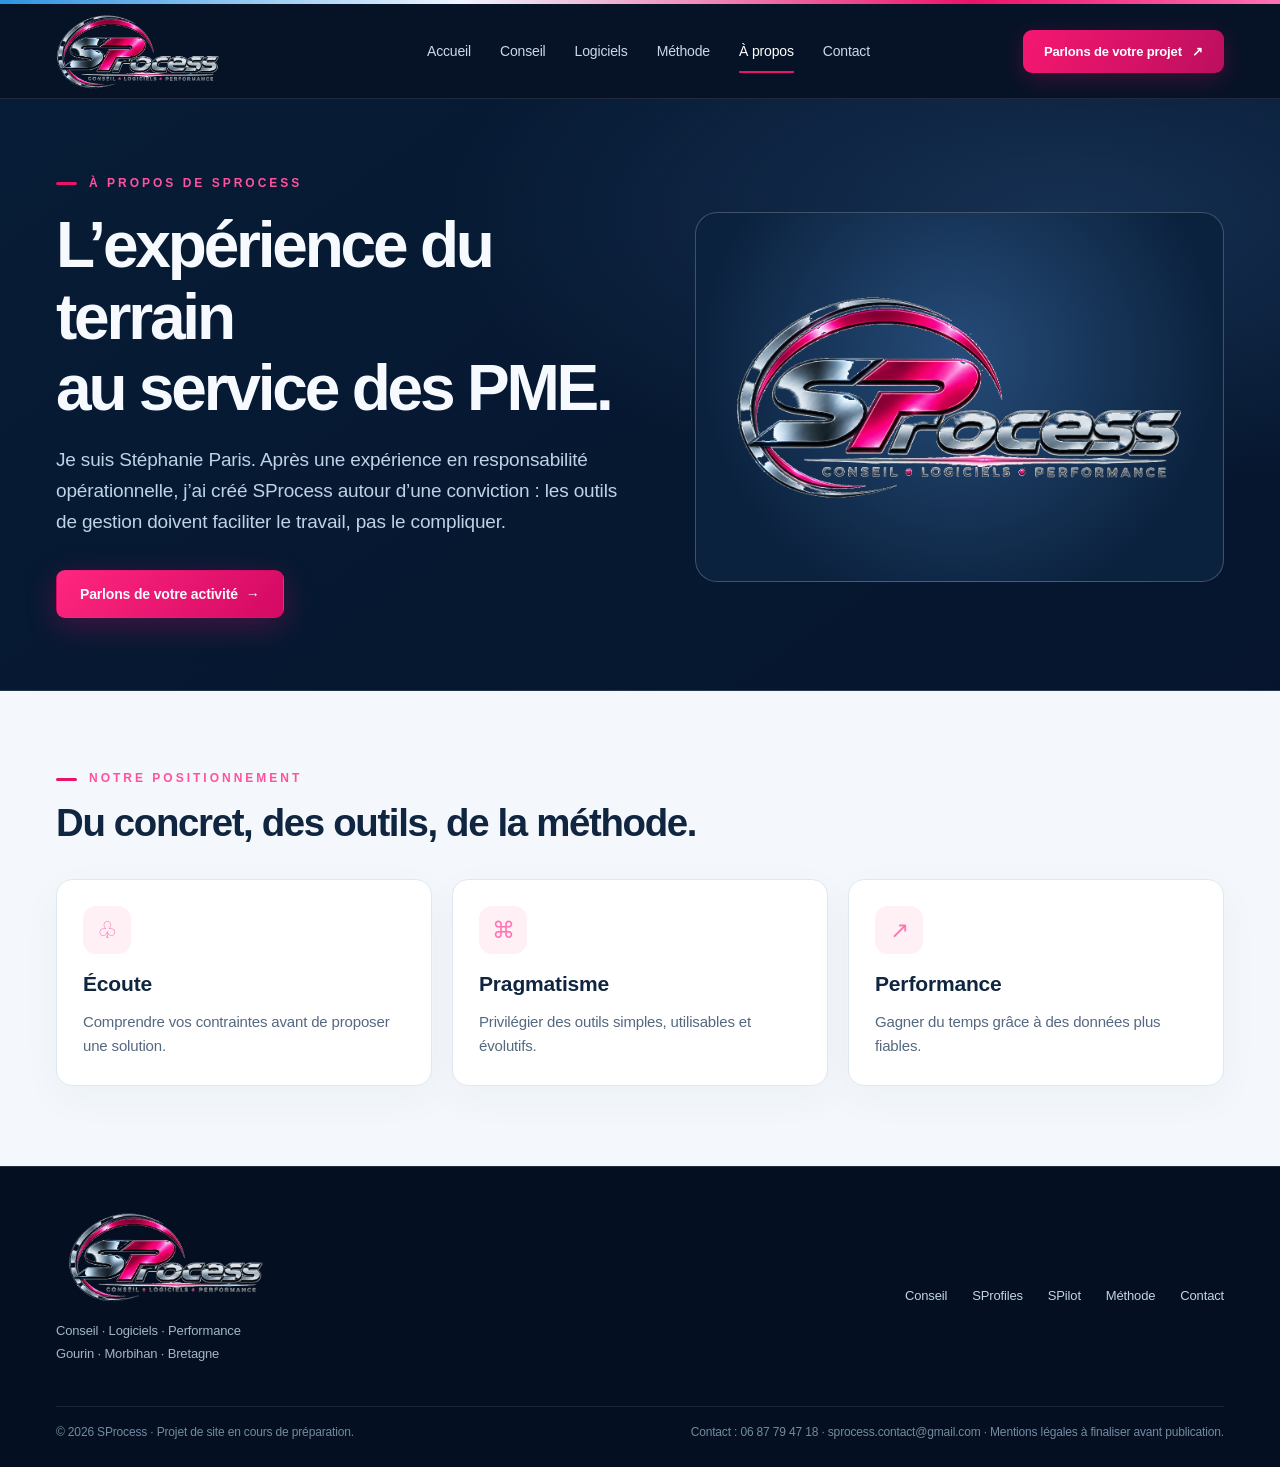
==== apropos.html @ d9bee640 "Add files via upload" ====
<!doctype html><html lang="fr"><head><meta charset="utf-8"><meta name="viewport" content="width=device-width,initial-scale=1"><meta name="theme-color" content="#06162e"><title>À propos — SProcess</title><meta name="description" content="SProcess : conseil en organisation et logiciels de gestion pour TPE et PME. SProfiles et SPilot."><link rel="stylesheet" href="styles.css"></head><body><div class="topline"></div><header><div class="shell nav"><a href="index.html" class="brandlogo" aria-label="Accueil SProcess"><img src="sprocess_officiel.png" alt="Logo officiel SProcess"></a><button class="hamburger" aria-label="Menu">☰</button><nav class="navigation"><a class="" href="index.html">Accueil</a><a class="" href="conseil.html">Conseil</a><a class="" href="logiciels.html">Logiciels</a><a class="" href="methode.html">Méthode</a><a class="active" href="apropos.html">À propos</a><a class="" href="contact.html">Contact</a></nav><a class="navcta" href="contact.html">Parlons de votre projet &nbsp; ↗</a></div></header><main><section class="pagehero"><div class="shell split"><div><div class="kicker">À propos de SProcess</div><h1>L’expérience du terrain<br>au service des PME.</h1><p>Je suis Stéphanie Paris. Après une expérience en responsabilité opérationnelle, j’ai créé SProcess autour d’une conviction : les outils de gestion doivent faciliter le travail, pas le compliquer.</p><div class="actions"><a class="btn pink" href="contact.html">Parlons de votre activité <span aria-hidden="true">→</span></a></div></div><div class="aboutvisual"><img src="sprocess_officiel.png" alt="Logo officiel SProcess de référence"></div></div></section><section class="section alt"><div class="shell"><div class="kicker">Notre positionnement</div><h2 class="section-title">Du concret, des outils, de la méthode.</h2><div class="three"><article class="panel"><div class="iconball">♧</div><h3>Écoute</h3><p>Comprendre vos contraintes avant de proposer une solution.</p></article><article class="panel"><div class="iconball">⌘</div><h3>Pragmatisme</h3><p>Privilégier des outils simples, utilisables et évolutifs.</p></article><article class="panel"><div class="iconball">↗</div><h3>Performance</h3><p>Gagner du temps grâce à des données plus fiables.</p></article></div></div></section></main><footer class="foot"><div class="shell"><div class="foot-grid"><div><img src="sprocess_officiel.png" alt="Logo SProcess"><p>Conseil · Logiciels · Performance<br>Gourin · Morbihan · Bretagne</p></div><div class="foot-links"><a href="conseil.html">Conseil</a><a href="sprofiles.html">SProfiles</a><a href="spilot.html">SPilot</a><a href="methode.html">Méthode</a><a href="contact.html">Contact</a></div></div><div class="copyright"><span>© 2026 SProcess · Projet de site en cours de préparation.</span><span>Contact : <a href="tel:+33687794718">06 87 79 47 18</a> · sprocess.contact@gmail.com · Mentions légales à finaliser avant publication.</span></div></div></footer><script src="script.js"></script></body></html>
---- styles.css ----
@import url('');
:root{--navy:#06162e;--ink:#071427;--deep:#071c36;--mid:#0b2b4e;--pink:#ec1269;--fuchsia:#ff2c90;--blue:#3d9feb;--chrome:#dce8f5;--muted:#a8b9ce;--white:#f6faff;--subtle:#142c49;--green:#76d6c2}
*{box-sizing:border-box}html{scroll-behavior:smooth}body{margin:0;background:var(--navy);color:var(--white);font-family:Inter,'Segoe UI',Arial,sans-serif;letter-spacing:-.01em}a{color:inherit;text-decoration:none}button,input,textarea{font:inherit}::selection{background:#ec1269a8;color:#fff}
.topline{height:4px;background:linear-gradient(90deg,#2d94e1,#eef5ff 36%,var(--pink) 76%,#fd72b4)}header{position:relative;z-index:4;height:95px;background:#061327;display:flex;align-items:center;border-bottom:1px solid #ffffff1a}.shell{width:min(1310px,calc(100% - 112px));margin-inline:auto}.nav{display:flex;align-items:center;justify-content:space-between;gap:20px}.brandlogo{width:218px;height:78px;display:flex;align-items:center;justify-content:flex-start}.brandlogo img{width:100%;max-height:75px;object-fit:contain;object-position:left center}.navigation{display:flex;align-items:center;gap:29px}.navigation a{font-size:14px;color:#cbd8e9;transition:color .2s;position:relative}.navigation a:hover,.navigation a.active{color:#fff}.navigation a.active:after{content:'';position:absolute;height:2px;background:var(--pink);bottom:-14px;left:0;right:0}.navcta{background:linear-gradient(115deg,#f61771,#bc0f5e);color:#fff;padding:14px 21px;border-radius:9px;box-shadow:0 6px 24px #d50f6740;font-size:13px;font-weight:750;white-space:nowrap}.hamburger{display:none}
.btn{display:inline-flex;justify-content:center;align-items:center;gap:8px;padding:15px 23px;font-weight:750;border-radius:9px;font-size:14px;cursor:pointer;transition:transform .2s,background .2s;border:1px solid transparent}.btn:hover{transform:translateY(-2px)}.btn.pink{background:linear-gradient(130deg,#ff267f,#d30963);box-shadow:0 8px 30px #f0086c42}.btn.ghost{border-color:#8094af8e;background:#fff0;color:#eff7ff}.btn.light{background:#eaf3fd;color:#072244}.btn.soft{background:#133b5e;color:white}
.kicker{font-size:12px;font-weight:850;letter-spacing:.25em;text-transform:uppercase;color:#ff519e}.kicker:before{content:'';display:inline-block;width:21px;height:3px;border-radius:4px;background:var(--pink);vertical-align:middle;margin-right:12px}.hero{background:radial-gradient(ellipse at 80% 48%,#13447596 0%,transparent 38%),radial-gradient(ellipse at 55% 0%,#0c3159 0%,transparent 60%),linear-gradient(160deg,#06182f,#051225);position:relative;overflow:hidden}.hero:after{content:'';position:absolute;inset:0;background-image:linear-gradient(#ffffff04 1px,transparent 1px),linear-gradient(90deg,#ffffff04 1px,transparent 1px);background-size:50px 50px;pointer-events:none}.hero .shell{position:relative;z-index:1}.hero-grid{min-height:660px;display:grid;grid-template-columns:52% 48%;align-items:center;gap:26px;padding:66px 0}.hero h1{font-size:clamp(44px,5.3vw,76px);line-height:1.07;letter-spacing:-.055em;margin:27px 0 26px;font-weight:830}.hero h1 em{font-style:normal;background:linear-gradient(90deg,#fff,#ccdeee);background-clip:text;color:transparent}.hero h1 span{color:#fa478f}.lead{color:#c2d1e2;font-size:19px;line-height:1.67;max-width:620px}.actions{display:flex;gap:13px;flex-wrap:wrap;margin-top:33px}.micro{display:flex;gap:20px;margin-top:33px;color:#c1d1e6;font-size:12px;letter-spacing:.02em}.micro b{color:#ee3885}.micro span{display:flex;align-items:center;gap:7px}
.visual{position:relative;min-height:490px;display:grid;place-items:center}.visual:before{content:'';position:absolute;width:75%;height:77%;background:#f4076d;opacity:.13;filter:blur(85px);border-radius:50%}.screen-frame{width:96%;border:1px solid #ffffff40;border-radius:19px;padding:12px;background:linear-gradient(145deg,#314d6d,#071529 40%,#071b32);box-shadow:0 42px 85px #0009,0 0 45px #4a9dea17;transform:perspective(900px) rotateY(-4deg) rotateX(2deg)}.screen-frame img{display:block;width:100%;aspect-ratio:16/10;object-fit:cover;border-radius:10px;border:1px solid #ffffff0e}.floating{position:absolute;border:1px solid #ffffff23;background:#112d4bdc;backdrop-filter:blur(6px);padding:14px 18px;border-radius:13px;box-shadow:0 15px 40px #0007}.floating.top{top:20px;right:5px}.floating.bottom{bottom:4px;left:0}.floating strong{font-size:22px;display:block;color:#fff}.floating small{color:#aac5db;display:block;font-size:12px;margin-top:3px}.floating i{font-style:normal;color:#fd3d95}
.section{padding:80px 0}.section.alt{background:#f4f8fc;color:#10253f}.section.dark2{background:linear-gradient(160deg,#0a2341,#07162b)}.section-title{font-size:clamp(30px,3vw,44px);line-height:1.15;letter-spacing:-.035em;margin:16px 0 14px}.section-intro{color:#a5b8d0;font-size:17px;line-height:1.6;max-width:720px}.alt .section-intro{color:#607187}.three{display:grid;grid-template-columns:repeat(3,1fr);gap:20px;margin-top:34px}.twocol{display:grid;grid-template-columns:repeat(2,1fr);gap:24px}.panel{border:1px solid #ffffff24;background:linear-gradient(155deg,#112d4a,#0b2039);border-radius:16px;padding:26px;box-shadow:0 10px 40px #0002}.alt .panel{background:white;border:1px solid #dfe7f0;box-shadow:0 12px 40px #142e4a0a}.panel h3{font-size:21px;line-height:1.3;margin:16px 0 12px}.panel p{color:#bac9da;line-height:1.63;font-size:15px;margin:0}.alt .panel p{color:#54687f}.pill{display:inline-flex;align-items:center;gap:7px;color:#f7cce1;background:#ec126927;border:1px solid #ef338755;border-radius:99px;padding:7px 12px;font-size:11px;font-weight:800;text-transform:uppercase;letter-spacing:.1em}.iconball{height:48px;width:48px;border-radius:13px;background:#ec12692e;display:grid;place-items:center;font-size:23px;color:#ff76b4}.alt .iconball{background:#fff0f6}
.dividerline{border-top:1px solid #ffffff20}.textlink{font-size:14px;color:#ff549e;font-weight:750;display:inline-flex;margin-top:22px;gap:7px;align-items:center}.productcards{margin-top:31px;display:grid;grid-template-columns:repeat(2,1fr);gap:22px}.product{position:relative;overflow:hidden;padding:28px;background:linear-gradient(150deg,#122e50,#061b35);border:1px solid #617b993f;border-radius:20px}.product:before{content:'';position:absolute;inset:auto -60px -180px auto;background:#e8096d18;filter:blur(35px);width:340px;height:340px;border-radius:50%;pointer-events:none}.product .logozone{height:165px;display:flex;align-items:center;justify-content:center}.product .logozone img{max-width:95%;max-height:160px;object-fit:contain}.product h3{font-size:26px;margin:13px 0}.product p{color:#aec5dc;line-height:1.65}.featurelist{list-style:none;margin:19px 0 24px;padding:0;display:grid;gap:12px}.featurelist li{color:#dce8f6;font-size:14px;display:flex;gap:11px;align-items:start}.featurelist li:before{content:'✓';background:#ec1269;border-radius:99px;height:20px;min-width:20px;text-align:center;line-height:20px;font-size:12px;font-weight:800;color:white}
.banner{display:flex;justify-content:space-between;align-items:center;gap:20px;padding:30px 36px;border:1px solid #ed318867;background:linear-gradient(90deg,#3e123b 0%,#132a4a 65%,#0c2648 100%);border-radius:18px}.banner h2{margin:0;font-size:25px}.banner p{color:#e2c6d7;margin:7px 0 0}.foot{background:#041021;border-top:1px solid #ffffff1f;padding:45px 0 28px}.foot-grid{display:flex;justify-content:space-between;gap:40px;align-items:center}.foot img{width:220px;max-height:90px;object-fit:contain}.foot p{color:#a4b5c6;font-size:13px;line-height:1.8}.foot-links{display:flex;gap:25px;flex-wrap:wrap;color:#c1d3e9;font-size:13px}.copyright{font-size:12px;color:#748aa0;margin-top:28px;padding-top:18px;border-top:1px solid #ffffff16;display:flex;justify-content:space-between;gap:20px}
.pagehero{background:radial-gradient(ellipse at 83% 20%,#23467088,transparent 41%),linear-gradient(145deg,#071c36,#06152d);padding:77px 0 72px;overflow:hidden;border-bottom:1px solid #ffffff1b}.pagehero h1{font-size:clamp(41px,5vw,68px);letter-spacing:-.05em;max-width:870px;line-height:1.12;margin:20px 0}.pagehero p{color:#c0d2e5;font-size:19px;line-height:1.62;max-width:750px;margin:0}.split{display:grid;grid-template-columns:1.05fr .95fr;align-items:center;gap:55px}.metrics{display:grid;grid-template-columns:repeat(3,1fr);gap:13px;margin-top:32px}.metric{background:#143b5b;border-radius:12px;padding:22px 16px;text-align:center;border:1px solid #ffffff20}.metric strong{font-size:28px;display:block;color:#fff}.metric span{font-size:12px;color:#b4cada}.preview{background:linear-gradient(145deg,#23435f,#0e223c);border:1px solid #ffffff3d;border-radius:16px;padding:13px;box-shadow:0 30px 70px #0004}.preview img{width:100%;display:block;border-radius:8px}.number{font-size:13px;color:#ff4b99;letter-spacing:.15em;font-weight:850}.steps{display:grid;grid-template-columns:repeat(5,1fr);gap:18px;margin-top:40px}.step{position:relative;background:#f9fbff;border:1px solid #dbe5ef;border-radius:14px;padding:25px 19px;box-shadow:0 10px 30px #1e3d5c08}.step span{width:39px;height:39px;background:var(--pink);display:grid;place-items:center;border-radius:50%;color:white;font-weight:850}.step h3{color:#152f4d;margin:16px 0 10px;font-size:17px}.step p{font-size:13px;color:#57718a;line-height:1.6;margin:0}.aboutvisual{border:1px solid #ffffff37;background:radial-gradient(circle at 50% 39%,#264c79,#0b223e 75%);border-radius:22px;min-height:370px;display:flex;align-items:center;justify-content:center;padding:38px}.aboutvisual img{width:100%;max-width:480px;object-fit:contain}.contactgrid{display:grid;grid-template-columns:.83fr 1.17fr;gap:36px;align-items:start;margin-top:24px}.formpanel{border-radius:19px;background:#f6f9fd;color:#12243b;padding:34px;box-shadow:0 18px 80px #0005}.formpanel h2{margin:0 0 26px;font-size:27px}.field{display:grid;gap:7px;margin-bottom:16px}.field label{font-size:13px;font-weight:700;color:#30445e}.field input,.field textarea{outline:none;background:white;border:1px solid #cfdae8;border-radius:8px;padding:13px 12px;color:#102842;width:100%}.field textarea{height:135px;resize:vertical}.field input:focus,.field textarea:focus{border-color:#ee2680;box-shadow:0 0 0 3px #ed1f7921}.fieldrow{display:grid;grid-template-columns:1fr 1fr;gap:14px}.note{font-size:12px;color:#7a8ba1;line-height:1.6}.contactinfo{display:grid;gap:15px;margin-top:36px}.contactinfo>div{border:1px solid #ffffff24;border-radius:12px;background:#132c49;padding:17px 20px}.contactinfo small{display:block;color:#9bafc5;font-size:12px;margin-bottom:7px}.contactinfo b{font-size:16px}.fade{color:#b5c9da}
@media(max-width:1050px){.shell{width:calc(100% - 50px)}.navigation{gap:15px}.navigation a{font-size:12px}.brandlogo{width:180px}.hero-grid{grid-template-columns:1fr 1fr}.hero h1{font-size:49px}.steps{grid-template-columns:repeat(3,1fr)}}
@media(max-width:750px){.shell{width:calc(100% - 36px)}header{height:75px}.brandlogo{width:165px;height:70px}.brandlogo img{max-height:68px}.navigation{display:none;position:absolute;top:74px;left:0;right:0;background:#071529;padding:20px 25px;flex-direction:column;align-items:start}.navigation.open{display:flex}.navigation a{font-size:16px;padding:8px 0}.hamburger{display:block;background:transparent;color:white;border:1px solid #ffffff55;border-radius:7px;font-size:22px;padding:8px 14px}.navcta{display:none}.hero-grid,.split,.contactgrid{grid-template-columns:1fr}.hero-grid{padding:55px 0 45px;gap:20px}.hero h1{font-size:47px}.lead{font-size:16px}.visual{min-height:330px}.floating{display:none}.three,.productcards,.twocol{grid-template-columns:1fr}.section{padding:52px 0}.pagehero{padding:50px 0}.pagehero h1{font-size:42px}.metrics{grid-template-columns:1fr 1fr}.steps{grid-template-columns:1fr 1fr}.banner,.foot-grid{flex-direction:column;align-items:start}.fieldrow{grid-template-columns:1fr}.copyright{flex-direction:column}.foot-links{gap:15px}.product .logozone{height:130px}}
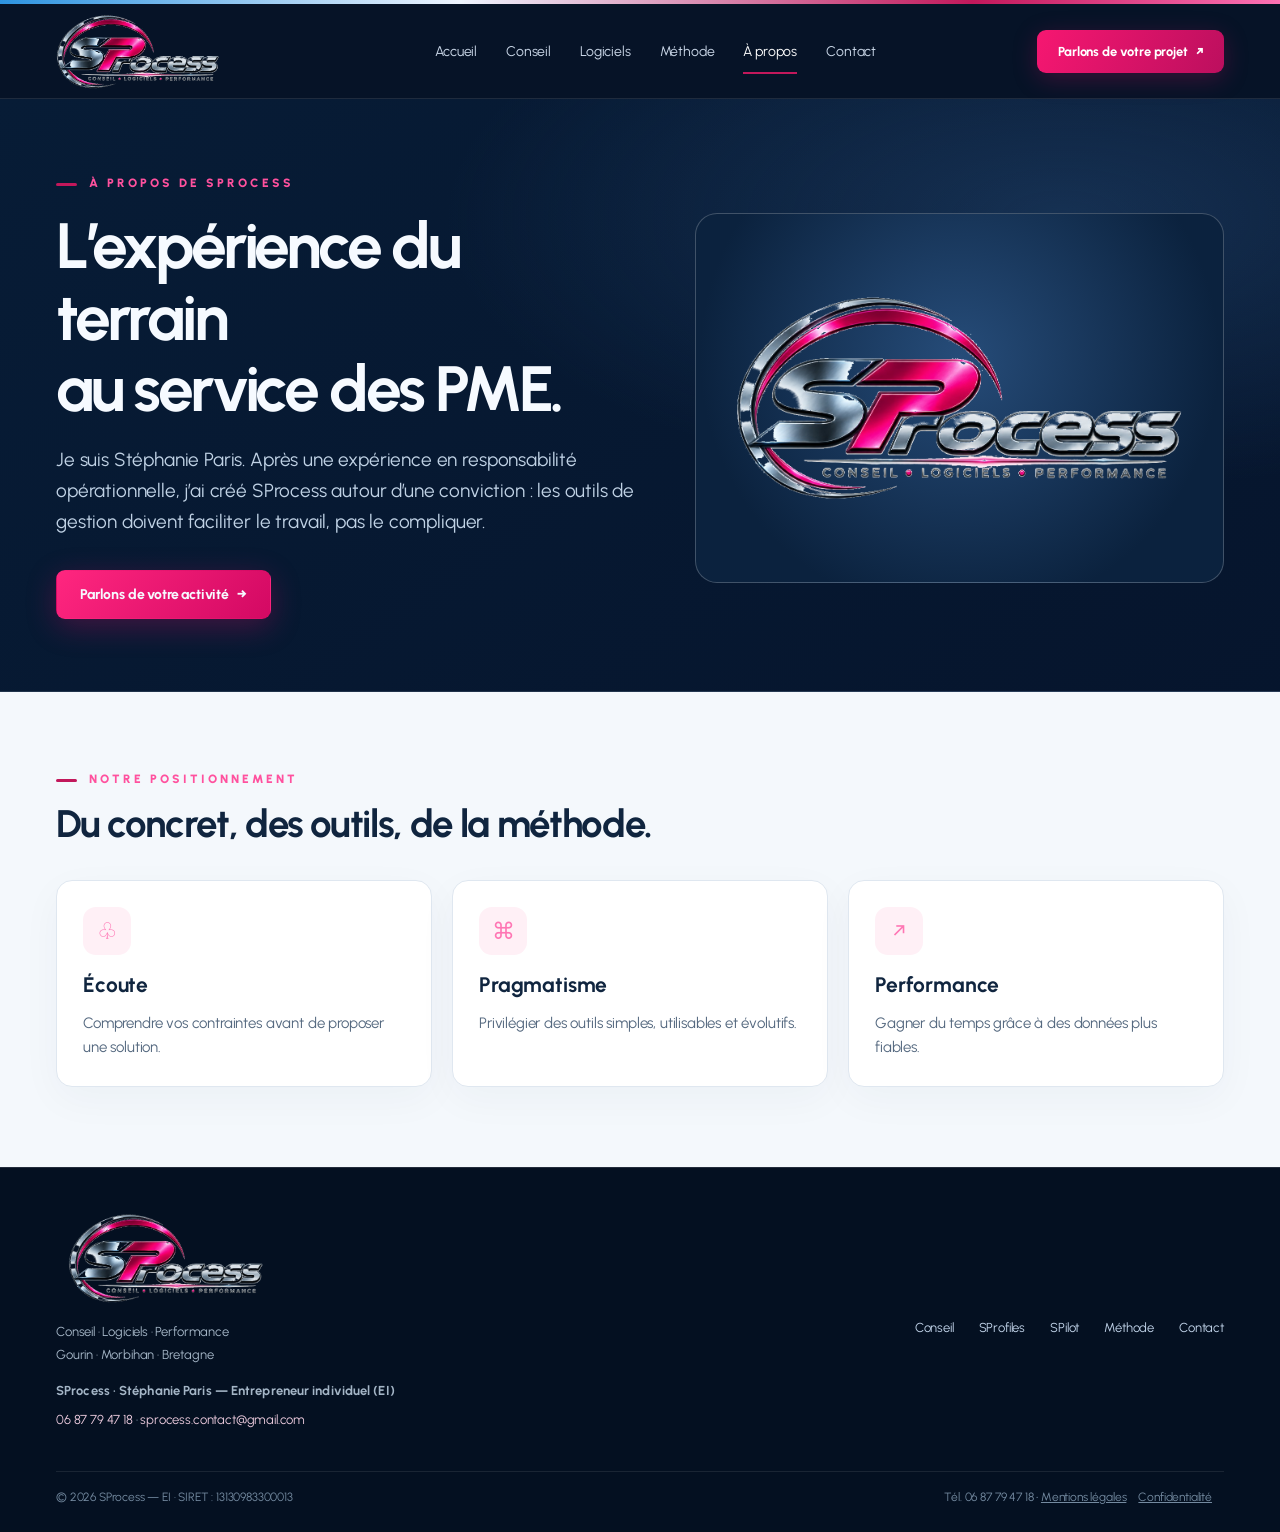
==== commit a91bda76: "Add files via upload" ====
--- a/apropos.html
+++ b/apropos.html
@@ -1 +1,2 @@
-<!doctype html><html lang="fr"><head><meta charset="utf-8"><meta name="viewport" content="width=device-width,initial-scale=1"><meta name="theme-color" content="#06162e"><title>À propos — SProcess</title><meta name="description" content="SProcess : conseil en organisation et logiciels de gestion pour TPE et PME. SProfiles et SPilot."><link rel="stylesheet" href="styles.css"></head><body><div class="topline"></div><header><div class="shell nav"><a href="index.html" class="brandlogo" aria-label="Accueil SProcess"><img src="sprocess_officiel.png" alt="Logo officiel SProcess"></a><button class="hamburger" aria-label="Menu">☰</button><nav class="navigation"><a class="" href="index.html">Accueil</a><a class="" href="conseil.html">Conseil</a><a class="" href="logiciels.html">Logiciels</a><a class="" href="methode.html">Méthode</a><a class="active" href="apropos.html">À propos</a><a class="" href="contact.html">Contact</a></nav><a class="navcta" href="contact.html">Parlons de votre projet &nbsp; ↗</a></div></header><main><section class="pagehero"><div class="shell split"><div><div class="kicker">À propos de SProcess</div><h1>L’expérience du terrain<br>au service des PME.</h1><p>Je suis Stéphanie Paris. Après une expérience en responsabilité opérationnelle, j’ai créé SProcess autour d’une conviction : les outils de gestion doivent faciliter le travail, pas le compliquer.</p><div class="actions"><a class="btn pink" href="contact.html">Parlons de votre activité <span aria-hidden="true">→</span></a></div></div><div class="aboutvisual"><img src="sprocess_officiel.png" alt="Logo officiel SProcess de référence"></div></div></section><section class="section alt"><div class="shell"><div class="kicker">Notre positionnement</div><h2 class="section-title">Du concret, des outils, de la méthode.</h2><div class="three"><article class="panel"><div class="iconball">♧</div><h3>Écoute</h3><p>Comprendre vos contraintes avant de proposer une solution.</p></article><article class="panel"><div class="iconball">⌘</div><h3>Pragmatisme</h3><p>Privilégier des outils simples, utilisables et évolutifs.</p></article><article class="panel"><div class="iconball">↗</div><h3>Performance</h3><p>Gagner du temps grâce à des données plus fiables.</p></article></div></div></section></main><footer class="foot"><div class="shell"><div class="foot-grid"><div><img src="sprocess_officiel.png" alt="Logo SProcess"><p>Conseil · Logiciels · Performance<br>Gourin · Morbihan · Bretagne</p></div><div class="foot-links"><a href="conseil.html">Conseil</a><a href="sprofiles.html">SProfiles</a><a href="spilot.html">SPilot</a><a href="methode.html">Méthode</a><a href="contact.html">Contact</a></div></div><div class="copyright"><span>© 2026 SProcess · Projet de site en cours de préparation.</span><span>Contact : <a href="tel:+33687794718">06 87 79 47 18</a> · sprocess.contact@gmail.com · Mentions légales à finaliser avant publication.</span></div></div></footer><script src="script.js"></script></body></html>+<!DOCTYPE html>
+<html lang="fr"><head><meta charset="utf-8"/><meta content="width=device-width,initial-scale=1" name="viewport"/><meta content="#001A4D" name="theme-color"/><title>À propos — SProcess</title><meta content="Découvrez SProcess, entreprise de Stéphanie Paris à Gourin : conseil, optimisation des processus et logiciels métier." name="description"/><link href="styles.css" rel="stylesheet"/></head><body><div class="topline"></div><header><div class="shell nav"><a aria-label="Accueil SProcess" class="brandlogo" href="index.html"><img alt="Logo officiel SProcess" src="sprocess_officiel.png"/></a><button aria-label="Menu" class="hamburger">☰</button><nav class="navigation"><a class="" href="index.html">Accueil</a><a class="" href="conseil.html">Conseil</a><a class="" href="logiciels.html">Logiciels</a><a class="" href="methode.html">Méthode</a><a class="active" href="apropos.html">À propos</a><a class="" href="contact.html">Contact</a></nav><a class="navcta" href="contact.html">Parlons de votre projet   ↗</a></div></header><main><section class="pagehero"><div class="shell split"><div><div class="kicker">À propos de SProcess</div><h1>L’expérience du terrain<br/>au service des PME.</h1><p>Je suis Stéphanie Paris. Après une expérience en responsabilité opérationnelle, j’ai créé SProcess autour d’une conviction : les outils de gestion doivent faciliter le travail, pas le compliquer.</p><div class="actions"><a class="btn pink" href="contact.html">Parlons de votre activité <span aria-hidden="true">→</span></a></div></div><div class="aboutvisual"><img alt="Logo officiel SProcess de référence" src="sprocess_officiel.png"/></div></div></section><section class="section alt"><div class="shell"><div class="kicker">Notre positionnement</div><h2 class="section-title">Du concret, des outils, de la méthode.</h2><div class="three"><article class="panel"><div class="iconball">♧</div><h3>Écoute</h3><p>Comprendre vos contraintes avant de proposer une solution.</p></article><article class="panel"><div class="iconball">⌘</div><h3>Pragmatisme</h3><p>Privilégier des outils simples, utilisables et évolutifs.</p></article><article class="panel"><div class="iconball">↗</div><h3>Performance</h3><p>Gagner du temps grâce à des données plus fiables.</p></article></div></div></section></main><footer class="foot"><div class="shell"><div class="foot-grid"><div><img alt="Logo SProcess" src="sprocess_officiel.png"/><p>Conseil · Logiciels · Performance<br/>Gourin · Morbihan · Bretagne</p><p class="owner-identity">SProcess · Stéphanie Paris — Entrepreneur individuel (EI)</p><p class="owner-contact"><a href="tel:+33687794718">06 87 79 47 18</a> · <a href="mailto:sprocess.contact@gmail.com">sprocess.contact@gmail.com</a></p></div><div class="foot-links"><a href="conseil.html">Conseil</a><a href="sprofiles.html">SProfiles</a><a href="spilot.html">SPilot</a><a href="methode.html">Méthode</a><a href="contact.html">Contact</a></div></div><div class="copyright"><span>© 2026 SProcess — EI · SIRET : 13130983300013</span><span>Tél. 06 87 79 47 18  •  <a href="mentions-legales.html" style="text-decoration:underline;margin-right:12px;">Mentions légales</a><a href="confidentialite.html" style="text-decoration:underline;margin-right:12px;">Confidentialité</a></span></div></div></footer><script src="script.js"></script></body></html>
--- a/styles.css
+++ b/styles.css
@@ -1,6 +1,6 @@
-@import url('');
-:root{--navy:#06162e;--ink:#071427;--deep:#071c36;--mid:#0b2b4e;--pink:#ec1269;--fuchsia:#ff2c90;--blue:#3d9feb;--chrome:#dce8f5;--muted:#a8b9ce;--white:#f6faff;--subtle:#142c49;--green:#76d6c2}
-*{box-sizing:border-box}html{scroll-behavior:smooth}body{margin:0;background:var(--navy);color:var(--white);font-family:Inter,'Segoe UI',Arial,sans-serif;letter-spacing:-.01em}a{color:inherit;text-decoration:none}button,input,textarea{font:inherit}::selection{background:#ec1269a8;color:#fff}
+@import url('https://fonts.googleapis.com/css2?family=Urbanist:wght@400;500;600;700;800;900&display=swap');
+:root{--navy:#001A4D;--ink:#071427;--deep:#071c36;--mid:#0b2b4e;--pink:#C2185B;--fuchsia:#ff2c90;--blue:#0066D6;--chrome:#dce8f5;--muted:#a8b9ce;--white:#f6faff;--subtle:#142c49;--green:#76d6c2}
+*{box-sizing:border-box}html{scroll-behavior:smooth}body{margin:0;background:var(--navy);color:var(--white);font-family:Urbanist,'Segoe UI',Arial,sans-serif;letter-spacing:-.01em}a{color:inherit;text-decoration:none}button,input,textarea{font:inherit}::selection{background:#ec1269a8;color:#fff}
 .topline{height:4px;background:linear-gradient(90deg,#2d94e1,#eef5ff 36%,var(--pink) 76%,#fd72b4)}header{position:relative;z-index:4;height:95px;background:#061327;display:flex;align-items:center;border-bottom:1px solid #ffffff1a}.shell{width:min(1310px,calc(100% - 112px));margin-inline:auto}.nav{display:flex;align-items:center;justify-content:space-between;gap:20px}.brandlogo{width:218px;height:78px;display:flex;align-items:center;justify-content:flex-start}.brandlogo img{width:100%;max-height:75px;object-fit:contain;object-position:left center}.navigation{display:flex;align-items:center;gap:29px}.navigation a{font-size:14px;color:#cbd8e9;transition:color .2s;position:relative}.navigation a:hover,.navigation a.active{color:#fff}.navigation a.active:after{content:'';position:absolute;height:2px;background:var(--pink);bottom:-14px;left:0;right:0}.navcta{background:linear-gradient(115deg,#f61771,#bc0f5e);color:#fff;padding:14px 21px;border-radius:9px;box-shadow:0 6px 24px #d50f6740;font-size:13px;font-weight:750;white-space:nowrap}.hamburger{display:none}
 .btn{display:inline-flex;justify-content:center;align-items:center;gap:8px;padding:15px 23px;font-weight:750;border-radius:9px;font-size:14px;cursor:pointer;transition:transform .2s,background .2s;border:1px solid transparent}.btn:hover{transform:translateY(-2px)}.btn.pink{background:linear-gradient(130deg,#ff267f,#d30963);box-shadow:0 8px 30px #f0086c42}.btn.ghost{border-color:#8094af8e;background:#fff0;color:#eff7ff}.btn.light{background:#eaf3fd;color:#072244}.btn.soft{background:#133b5e;color:white}
 .kicker{font-size:12px;font-weight:850;letter-spacing:.25em;text-transform:uppercase;color:#ff519e}.kicker:before{content:'';display:inline-block;width:21px;height:3px;border-radius:4px;background:var(--pink);vertical-align:middle;margin-right:12px}.hero{background:radial-gradient(ellipse at 80% 48%,#13447596 0%,transparent 38%),radial-gradient(ellipse at 55% 0%,#0c3159 0%,transparent 60%),linear-gradient(160deg,#06182f,#051225);position:relative;overflow:hidden}.hero:after{content:'';position:absolute;inset:0;background-image:linear-gradient(#ffffff04 1px,transparent 1px),linear-gradient(90deg,#ffffff04 1px,transparent 1px);background-size:50px 50px;pointer-events:none}.hero .shell{position:relative;z-index:1}.hero-grid{min-height:660px;display:grid;grid-template-columns:52% 48%;align-items:center;gap:26px;padding:66px 0}.hero h1{font-size:clamp(44px,5.3vw,76px);line-height:1.07;letter-spacing:-.055em;margin:27px 0 26px;font-weight:830}.hero h1 em{font-style:normal;background:linear-gradient(90deg,#fff,#ccdeee);background-clip:text;color:transparent}.hero h1 span{color:#fa478f}.lead{color:#c2d1e2;font-size:19px;line-height:1.67;max-width:620px}.actions{display:flex;gap:13px;flex-wrap:wrap;margin-top:33px}.micro{display:flex;gap:20px;margin-top:33px;color:#c1d1e6;font-size:12px;letter-spacing:.02em}.micro b{color:#ee3885}.micro span{display:flex;align-items:center;gap:7px}
@@ -11,3 +11,16 @@
 .pagehero{background:radial-gradient(ellipse at 83% 20%,#23467088,transparent 41%),linear-gradient(145deg,#071c36,#06152d);padding:77px 0 72px;overflow:hidden;border-bottom:1px solid #ffffff1b}.pagehero h1{font-size:clamp(41px,5vw,68px);letter-spacing:-.05em;max-width:870px;line-height:1.12;margin:20px 0}.pagehero p{color:#c0d2e5;font-size:19px;line-height:1.62;max-width:750px;margin:0}.split{display:grid;grid-template-columns:1.05fr .95fr;align-items:center;gap:55px}.metrics{display:grid;grid-template-columns:repeat(3,1fr);gap:13px;margin-top:32px}.metric{background:#143b5b;border-radius:12px;padding:22px 16px;text-align:center;border:1px solid #ffffff20}.metric strong{font-size:28px;display:block;color:#fff}.metric span{font-size:12px;color:#b4cada}.preview{background:linear-gradient(145deg,#23435f,#0e223c);border:1px solid #ffffff3d;border-radius:16px;padding:13px;box-shadow:0 30px 70px #0004}.preview img{width:100%;display:block;border-radius:8px}.number{font-size:13px;color:#ff4b99;letter-spacing:.15em;font-weight:850}.steps{display:grid;grid-template-columns:repeat(5,1fr);gap:18px;margin-top:40px}.step{position:relative;background:#f9fbff;border:1px solid #dbe5ef;border-radius:14px;padding:25px 19px;box-shadow:0 10px 30px #1e3d5c08}.step span{width:39px;height:39px;background:var(--pink);display:grid;place-items:center;border-radius:50%;color:white;font-weight:850}.step h3{color:#152f4d;margin:16px 0 10px;font-size:17px}.step p{font-size:13px;color:#57718a;line-height:1.6;margin:0}.aboutvisual{border:1px solid #ffffff37;background:radial-gradient(circle at 50% 39%,#264c79,#0b223e 75%);border-radius:22px;min-height:370px;display:flex;align-items:center;justify-content:center;padding:38px}.aboutvisual img{width:100%;max-width:480px;object-fit:contain}.contactgrid{display:grid;grid-template-columns:.83fr 1.17fr;gap:36px;align-items:start;margin-top:24px}.formpanel{border-radius:19px;background:#f6f9fd;color:#12243b;padding:34px;box-shadow:0 18px 80px #0005}.formpanel h2{margin:0 0 26px;font-size:27px}.field{display:grid;gap:7px;margin-bottom:16px}.field label{font-size:13px;font-weight:700;color:#30445e}.field input,.field textarea{outline:none;background:white;border:1px solid #cfdae8;border-radius:8px;padding:13px 12px;color:#102842;width:100%}.field textarea{height:135px;resize:vertical}.field input:focus,.field textarea:focus{border-color:#ee2680;box-shadow:0 0 0 3px #ed1f7921}.fieldrow{display:grid;grid-template-columns:1fr 1fr;gap:14px}.note{font-size:12px;color:#7a8ba1;line-height:1.6}.contactinfo{display:grid;gap:15px;margin-top:36px}.contactinfo>div{border:1px solid #ffffff24;border-radius:12px;background:#132c49;padding:17px 20px}.contactinfo small{display:block;color:#9bafc5;font-size:12px;margin-bottom:7px}.contactinfo b{font-size:16px}.fade{color:#b5c9da}
 @media(max-width:1050px){.shell{width:calc(100% - 50px)}.navigation{gap:15px}.navigation a{font-size:12px}.brandlogo{width:180px}.hero-grid{grid-template-columns:1fr 1fr}.hero h1{font-size:49px}.steps{grid-template-columns:repeat(3,1fr)}}
 @media(max-width:750px){.shell{width:calc(100% - 36px)}header{height:75px}.brandlogo{width:165px;height:70px}.brandlogo img{max-height:68px}.navigation{display:none;position:absolute;top:74px;left:0;right:0;background:#071529;padding:20px 25px;flex-direction:column;align-items:start}.navigation.open{display:flex}.navigation a{font-size:16px;padding:8px 0}.hamburger{display:block;background:transparent;color:white;border:1px solid #ffffff55;border-radius:7px;font-size:22px;padding:8px 14px}.navcta{display:none}.hero-grid,.split,.contactgrid{grid-template-columns:1fr}.hero-grid{padding:55px 0 45px;gap:20px}.hero h1{font-size:47px}.lead{font-size:16px}.visual{min-height:330px}.floating{display:none}.three,.productcards,.twocol{grid-template-columns:1fr}.section{padding:52px 0}.pagehero{padding:50px 0}.pagehero h1{font-size:42px}.metrics{grid-template-columns:1fr 1fr}.steps{grid-template-columns:1fr 1fr}.banner,.foot-grid{flex-direction:column;align-items:start}.fieldrow{grid-template-columns:1fr}.copyright{flex-direction:column}.foot-links{gap:15px}.product .logozone{height:130px}}
+
+/* SProcess | Signature officielle dans les pieds de page */
+.owner-identity{margin:10px 0 5px;color:#f4f7fc;font-family:Urbanist,Arial,sans-serif;font-size:13px;font-weight:700;letter-spacing:.1px;}
+.owner-contact{display:block;margin:0 0 12px;color:#cad8e7;font-size:13px;line-height:1.75;overflow-wrap:anywhere;}
+.owner-contact a{color:#eac9dc;text-decoration:none;}
+.owner-contact a:hover{text-decoration:underline;}
+.footer-brand .owner-identity,.footer-brand .owner-contact{letter-spacing:normal;}
+
+/* SPilot V3.1 under validation: no screenshot or sale form */
+.pilot-project-panel{min-height:250px;display:flex;flex-direction:column;align-items:center;justify-content:center;text-align:center;background:radial-gradient(circle at 60% 40%,#1c4466 0%,#091e34 60%,#031324 100%);border:1px solid #7b8b9c88;border-radius:12px;box-shadow:0 16px 36px #0615254d}
+.pilot-project-text{font-size:clamp(38px,7vw,72px);font-weight:900;letter-spacing:-2px;color:#e8f1fa;text-shadow:0 2px 12px #b41b6377}
+.pilot-project-panel p{font-size:15px;color:#becada;margin:6px 25px}
+.release-notice{padding:18px 22px;margin:28px 0 0;border:1px solid #e58baa66;border-left:4px solid #c2185b;border-radius:4px;background:#250c2555;color:#ecdfeb;line-height:1.6}
